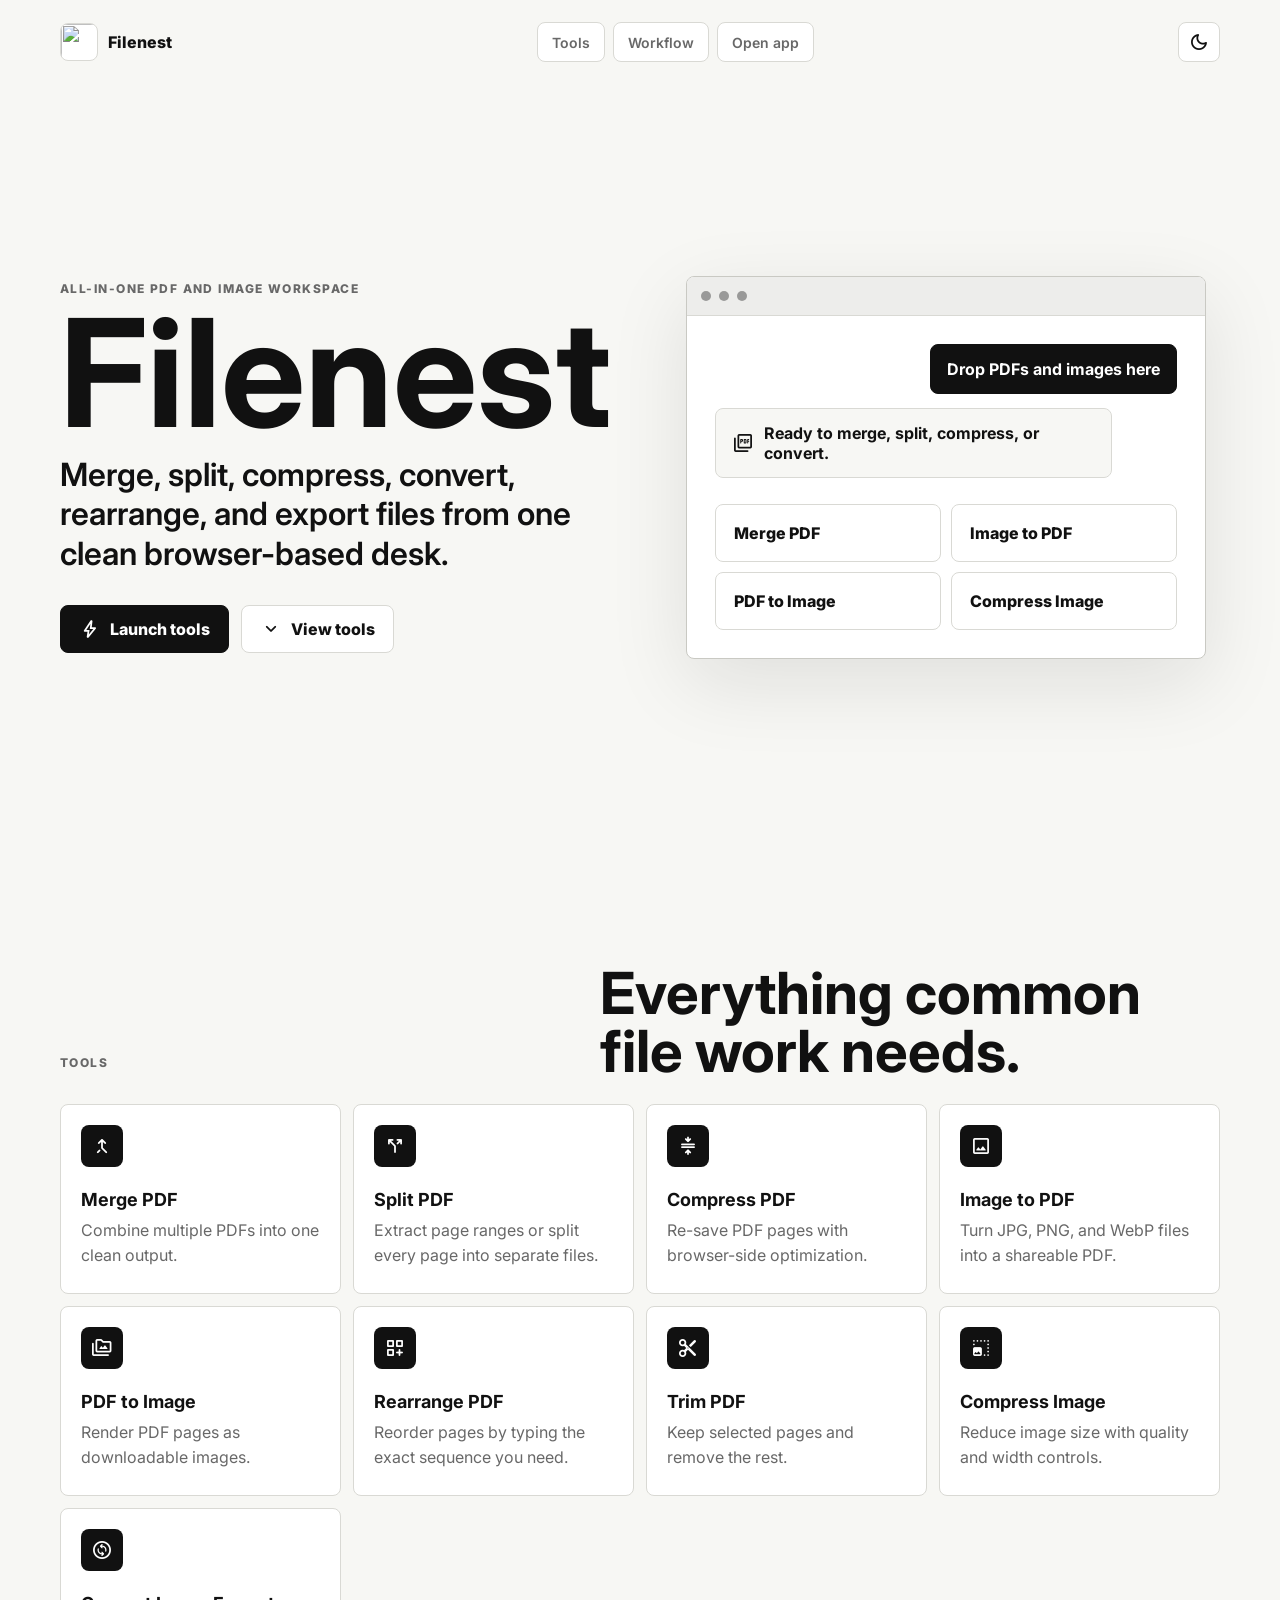
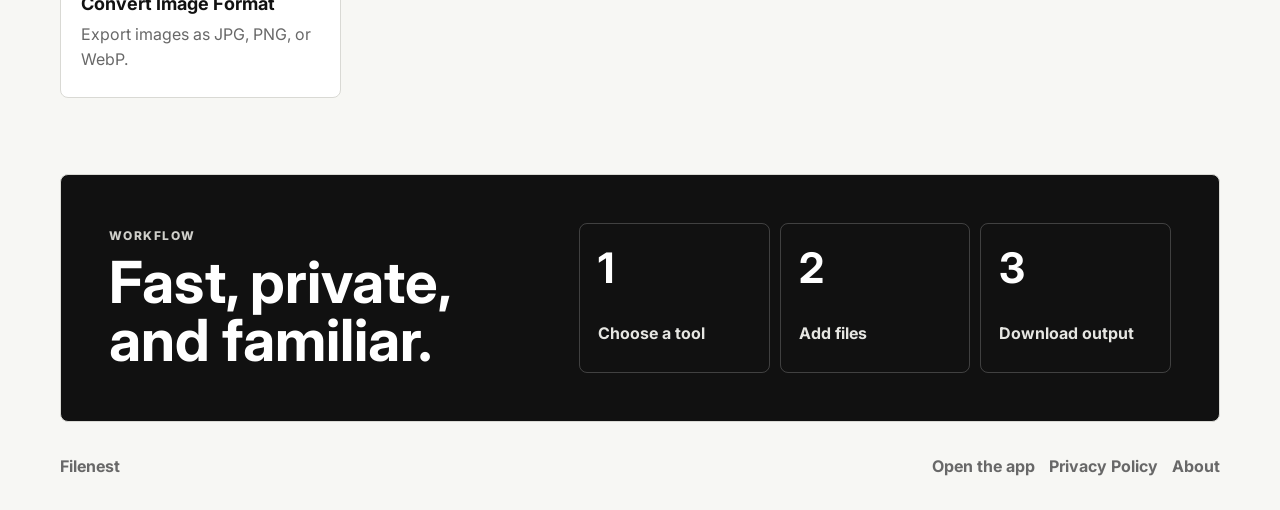
==== filenest/index.html @ 2390fb98 "filenest domain switch" ====
<!DOCTYPE html>
<html lang="en">
<head>
  <meta charset="UTF-8">
  <meta name="viewport" content="width=device-width, initial-scale=1.0">
  <title>Filenest - PDF and Image Tools</title>
  <meta name="description" content="Filenest is an all-in-one browser tool for merging, splitting, compressing, rearranging, and converting PDFs and images.">
  <meta name="keywords" content="Filenest, PDF tools, image tools, merge PDF, split PDF, compress PDF, image to PDF, PDF to image, compress image">
  <meta name="author" content="Filenest">
  <meta name="robots" content="index, follow">
  <link rel="canonical" href="https://filenest.uniquator.me/">
  <meta property="og:type" content="website">
  <meta property="og:site_name" content="Filenest">
  <meta property="og:title" content="Filenest - PDF and Image Tools">
  <meta property="og:description" content="Merge, split, compress, rearrange, and convert PDFs and images from one clean browser workspace.">
  <meta property="og:url" content="https://filenest.uniquator.me/">
  <meta property="og:image" content="https://filenest.uniquator.me/logo.png">
  <meta name="twitter:card" content="summary">
  <meta name="twitter:title" content="Filenest - PDF and Image Tools">
  <meta name="twitter:description" content="All-in-one PDF and image tools that run in your browser.">
  <meta name="twitter:image" content="https://filenest.uniquator.me/logo.png">
  <link rel="icon" href="https://filenest.uniquator.me/logo.png">
  <link rel="preconnect" href="https://fonts.googleapis.com">
  <link rel="preconnect" href="https://fonts.gstatic.com" crossorigin>
  <link href="https://fonts.googleapis.com/css2?family=Material+Symbols+Rounded:opsz,wght,FILL,GRAD@24,400,0,0&family=Inter:wght@400;500;600;700;800&display=swap" rel="stylesheet">
  <link rel="stylesheet" href="styles.css">
</head>
<body class="landing-page">
  <header class="topbar">
    <a class="brand" href="index.html" aria-label="Filenest home">
      <img class="brand-mark" src="https://filenest.uniquator.me/logo.png" alt="" aria-hidden="true">
      <span>Filenest</span>
    </a>
    <nav class="topnav" aria-label="Main navigation">
      <a href="#tools">Tools</a>
      <a href="#workflow">Workflow</a>
      <a href="home.html">Open app</a>
    </nav>
    <button class="icon-link theme-toggle" type="button" data-theme-toggle title="Toggle dark mode" aria-label="Toggle dark mode">
      <span class="material-symbols-rounded" aria-hidden="true">dark_mode</span>
    </button>
  </header>

  <main>
    <section class="hero">
      <div class="hero-copy">
        <p class="eyebrow">All-in-one PDF and image workspace</p>
        <h1>Filenest</h1>
        <p class="hero-text">Merge, split, compress, convert, rearrange, and export files from one clean browser-based desk.</p>
        <div class="hero-actions">
          <a class="btn btn-primary" href="home.html">
            <span class="material-symbols-rounded" aria-hidden="true">bolt</span>
            Launch tools
          </a>
          <a class="btn btn-secondary" href="#tools">
            <span class="material-symbols-rounded" aria-hidden="true">expand_more</span>
            View tools
          </a>
        </div>
      </div>
      <div class="hero-panel" aria-label="Filenest tool preview">
        <div class="mock-window">
          <div class="mock-titlebar">
            <span></span><span></span><span></span>
          </div>
          <div class="mock-chat">
            <div class="bubble user">Drop PDFs and images here</div>
            <div class="bubble app">
              <span class="material-symbols-rounded" aria-hidden="true">picture_as_pdf</span>
              Ready to merge, split, compress, or convert.
            </div>
            <div class="quick-grid">
              <span>Merge PDF</span>
              <span>Image to PDF</span>
              <span>PDF to Image</span>
              <span>Compress Image</span>
            </div>
          </div>
        </div>
      </div>
    </section>

    <section class="section" id="tools">
      <div class="section-heading">
        <p class="eyebrow">Tools</p>
        <h2>Everything common file work needs.</h2>
      </div>
      <div class="tool-grid landing-tools">
        <article class="tool-card">
          <span class="material-symbols-rounded" aria-hidden="true">merge_type</span>
          <h3>Merge PDF</h3>
          <p>Combine multiple PDFs into one clean output.</p>
        </article>
        <article class="tool-card">
          <span class="material-symbols-rounded" aria-hidden="true">call_split</span>
          <h3>Split PDF</h3>
          <p>Extract page ranges or split every page into separate files.</p>
        </article>
        <article class="tool-card">
          <span class="material-symbols-rounded" aria-hidden="true">compress</span>
          <h3>Compress PDF</h3>
          <p>Re-save PDF pages with browser-side optimization.</p>
        </article>
        <article class="tool-card">
          <span class="material-symbols-rounded" aria-hidden="true">image</span>
          <h3>Image to PDF</h3>
          <p>Turn JPG, PNG, and WebP files into a shareable PDF.</p>
        </article>
        <article class="tool-card">
          <span class="material-symbols-rounded" aria-hidden="true">perm_media</span>
          <h3>PDF to Image</h3>
          <p>Render PDF pages as downloadable images.</p>
        </article>
        <article class="tool-card">
          <span class="material-symbols-rounded" aria-hidden="true">dashboard_customize</span>
          <h3>Rearrange PDF</h3>
          <p>Reorder pages by typing the exact sequence you need.</p>
        </article>
        <article class="tool-card">
          <span class="material-symbols-rounded" aria-hidden="true">content_cut</span>
          <h3>Trim PDF</h3>
          <p>Keep selected pages and remove the rest.</p>
        </article>
        <article class="tool-card">
          <span class="material-symbols-rounded" aria-hidden="true">photo_size_select_small</span>
          <h3>Compress Image</h3>
          <p>Reduce image size with quality and width controls.</p>
        </article>
        <article class="tool-card">
          <span class="material-symbols-rounded" aria-hidden="true">change_circle</span>
          <h3>Convert Image Format</h3>
          <p>Export images as JPG, PNG, or WebP.</p>
        </article>
      </div>
    </section>

    <section class="workflow" id="workflow">
      <div>
        <p class="eyebrow">Workflow</p>
        <h2>Fast, private, and familiar.</h2>
      </div>
      <div class="workflow-steps">
        <div><strong>1</strong><span>Choose a tool</span></div>
        <div><strong>2</strong><span>Add files</span></div>
        <div><strong>3</strong><span>Download output</span></div>
      </div>
    </section>
  </main>

  <footer class="footer">
    <span>Filenest</span>
    <nav class="footer-links" aria-label="Footer links">
      <a href="home.html">Open the app</a>
      <a href="privacy.html">Privacy Policy</a>
      <a href="https://bhaveshrohilla.github.io">About</a>
    </nav>
  </footer>
  <script src="theme.js"></script>
</body>
</html>
---- filenest/styles.css ----
:root {
  --bg: #f7f7f4;
  --surface: #ffffff;
  --surface-2: #ededeb;
  --ink: #111111;
  --ink-invert: #ffffff;
  --muted: #686868;
  --line: #d9d9d4;
  --strong-line: #b9b9b2;
  --shadow: 0 24px 80px rgba(17, 17, 17, 0.10);
  --radius: 8px;
}

:root[data-theme="dark"] {
  --bg: #111111;
  --surface: #1a1a1a;
  --surface-2: #242424;
  --ink: #f4f4f1;
  --ink-invert: #111111;
  --muted: #b8b8b0;
  --line: #333333;
  --strong-line: #555555;
  --shadow: 0 24px 80px rgba(0, 0, 0, 0.38);
}

* {
  box-sizing: border-box;
}

[hidden] {
  display: none !important;
}

html {
  scroll-behavior: smooth;
}

body {
  margin: 0;
  min-height: 100vh;
  color: var(--ink);
  background: var(--bg);
  font-family: Inter, Arial, sans-serif;
}

body.modal-open {
  overflow: hidden;
}

a {
  color: inherit;
  text-decoration: none;
}

button,
input,
select {
  font: inherit;
}

.material-symbols-rounded {
  font-family: "Material Symbols Rounded";
  font-weight: normal;
  font-style: normal;
  font-size: 22px;
  line-height: 1;
  display: inline-flex;
  text-transform: none;
  letter-spacing: 0;
  white-space: nowrap;
  direction: ltr;
  -webkit-font-feature-settings: "liga";
  -webkit-font-smoothing: antialiased;
}

.topbar,
.app-shell {
  display: flex;
  align-items: center;
  justify-content: space-between;
  gap: 24px;
  width: min(1160px, calc(100% - 32px));
  margin: 0 auto;
  padding: 22px 0;
}

.brand {
  display: inline-flex;
  align-items: center;
  gap: 10px;
  font-weight: 800;
  letter-spacing: 0;
}

.brand-mark {
  width: 38px;
  height: 38px;
  display: block;
  object-fit: contain;
  background: var(--surface);
  border: 1px solid var(--line);
  border-radius: var(--radius);
}

.topnav {
  display: flex;
  align-items: center;
  gap: 8px;
}

.topnav a,
.icon-link {
  display: inline-flex;
  min-height: 40px;
  align-items: center;
  justify-content: center;
  border: 1px solid var(--line);
  border-radius: var(--radius);
  color: var(--ink);
  background: var(--surface);
}

.topnav a {
  padding: 0 14px;
  color: var(--muted);
  font-size: 14px;
  font-weight: 600;
}

.icon-link {
  width: 42px;
}

.app-actions {
  display: flex;
  align-items: center;
  gap: 8px;
}

.menu-toggle {
  display: none;
}

.android-download-link {
  display: none;
}

.mobile-tool-menu {
  position: fixed;
  inset: 0;
  z-index: 40;
  display: grid;
  place-items: stretch;
  padding: 12px;
  background: rgba(17, 17, 17, 0.42);
}

.mobile-tool-menu[hidden] {
  display: none;
}

.mobile-tool-sheet {
  display: grid;
  grid-template-rows: auto minmax(0, 1fr);
  gap: 14px;
  width: min(420px, 100%);
  max-height: calc(100vh - 24px);
  margin-left: auto;
  padding: 16px;
  overflow: hidden;
  border: 1px solid var(--line);
  border-radius: var(--radius);
  background: var(--surface);
  box-shadow: var(--shadow);
}

.mobile-tool-head {
  display: flex;
  align-items: center;
  justify-content: space-between;
  gap: 16px;
}

.mobile-tool-head h2 {
  margin: 0;
  font-size: 30px;
}

.mobile-tool-list {
  display: grid;
  gap: 8px;
  overflow: auto;
}

.mobile-tool-button {
  display: flex;
  width: 100%;
  min-height: 50px;
  align-items: center;
  gap: 10px;
  padding: 0 12px;
  border: 1px solid var(--line);
  border-radius: var(--radius);
  color: var(--ink);
  background: var(--surface);
  cursor: pointer;
  font-weight: 800;
  text-align: left;
}

.mobile-tool-button.active {
  color: var(--ink-invert);
  background: var(--ink);
}

.android-app-modal {
  position: fixed;
  inset: 0;
  z-index: 60;
  display: grid;
  place-items: center;
  padding: 18px;
  background: rgba(17, 17, 17, 0.52);
}

.download-modal {
  position: fixed;
  inset: 0;
  z-index: 70;
  display: grid;
  place-items: end center;
  padding: 14px;
  background: rgba(17, 17, 17, 0.52);
}

.download-modal[hidden] {
  display: none;
}

.download-dialog {
  position: relative;
  display: grid;
  gap: 12px;
  width: min(440px, 100%);
  padding: 22px;
  border: 1px solid var(--line);
  border-radius: var(--radius);
  background: var(--surface);
  box-shadow: var(--shadow);
}

.download-dialog h2 {
  margin: 0;
  font-size: 30px;
  line-height: 1;
}

.download-dialog p:not(.eyebrow) {
  margin: 0;
  color: var(--muted);
}

.modal-download-actions {
  display: grid;
  gap: 10px;
  margin-top: 8px;
}

.modal-download-actions .download-link {
  width: 100%;
  min-height: 48px;
  color: var(--ink-invert);
  background: var(--ink);
  border-color: var(--ink);
}

.android-app-modal[hidden] {
  display: none;
}

.android-app-dialog {
  position: relative;
  display: grid;
  gap: 14px;
  width: min(420px, 100%);
  padding: 24px;
  border: 1px solid var(--line);
  border-radius: var(--radius);
  background: var(--surface);
  box-shadow: var(--shadow);
  text-align: left;
}

.android-app-dialog img {
  width: 56px;
  height: 56px;
  object-fit: contain;
  border: 1px solid var(--line);
  border-radius: var(--radius);
}

.android-app-dialog h2 {
  margin: 0;
  font-size: 32px;
  line-height: 1;
  letter-spacing: 0;
}

.android-app-dialog p:not(.eyebrow) {
  margin: 0;
  color: var(--muted);
  line-height: 1.5;
}

.modal-close {
  position: absolute;
  top: 12px;
  right: 12px;
  width: 38px;
  height: 38px;
  align-items: center;
  justify-content: center;
  border: 1px solid var(--line);
  border-radius: var(--radius);
  color: var(--ink);
  background: var(--surface);
  cursor: pointer;
}

.modal-actions {
  display: grid;
  grid-template-columns: 1fr;
  gap: 10px;
  margin-top: 4px;
}

.hero {
  display: grid;
  grid-template-columns: minmax(0, 1.02fr) minmax(320px, 0.98fr);
  gap: 42px;
  align-items: center;
  width: min(1160px, calc(100% - 32px));
  min-height: calc(100vh - 96px);
  margin: 0 auto;
  padding: 46px 0 84px;
}

.hero-copy h1 {
  margin: 12px 0 18px;
  font-size: clamp(64px, 12vw, 150px);
  line-height: 0.86;
  letter-spacing: 0;
}

.hero-text {
  width: min(620px, 100%);
  margin: 0;
  color: var(--ink);
  font-size: clamp(20px, 3vw, 32px);
  line-height: 1.22;
  font-weight: 600;
}

.eyebrow {
  margin: 0 0 10px;
  color: var(--muted);
  font-size: 12px;
  font-weight: 800;
  letter-spacing: 0.12em;
  text-transform: uppercase;
}

.hero-actions {
  display: flex;
  flex-wrap: wrap;
  gap: 12px;
  margin-top: 32px;
}

.btn {
  display: inline-flex;
  min-height: 48px;
  align-items: center;
  justify-content: center;
  gap: 9px;
  padding: 0 18px;
  border: 1px solid var(--ink);
  border-radius: var(--radius);
  cursor: pointer;
  font-weight: 800;
}

.btn-primary {
  color: var(--ink-invert);
  background: var(--ink);
}

.btn:disabled {
  cursor: progress;
  opacity: 0.58;
}

.btn-secondary {
  color: var(--ink);
  background: var(--surface);
  border-color: var(--line);
}

.hero-panel {
  min-height: 520px;
  display: grid;
  place-items: center;
}

.mock-window {
  width: min(520px, 100%);
  overflow: hidden;
  border: 1px solid #c9c9c3;
  border-radius: var(--radius);
  background: var(--surface);
  box-shadow: var(--shadow);
}

.mock-titlebar {
  display: flex;
  gap: 8px;
  padding: 14px;
  border-bottom: 1px solid var(--line);
  background: var(--surface-2);
}

.mock-titlebar span {
  width: 10px;
  height: 10px;
  border-radius: 50%;
  background: var(--ink);
  opacity: 0.38;
}

.mock-chat {
  display: grid;
  gap: 14px;
  padding: 28px;
}

.bubble {
  width: fit-content;
  max-width: 86%;
  padding: 14px 16px;
  border: 1px solid var(--line);
  border-radius: var(--radius);
  font-weight: 700;
}

.bubble.user {
  justify-self: end;
  color: var(--ink-invert);
  background: var(--ink);
  border-color: var(--ink);
}

.bubble.app {
  display: flex;
  align-items: center;
  gap: 10px;
  background: var(--bg);
}

.quick-grid {
  display: grid;
  grid-template-columns: repeat(2, minmax(0, 1fr));
  gap: 10px;
  margin-top: 12px;
}

.quick-grid span {
  padding: 18px;
  border: 1px solid var(--line);
  border-radius: var(--radius);
  background: var(--surface);
  font-weight: 800;
}

.section,
.workflow,
.footer {
  width: min(1160px, calc(100% - 32px));
  margin: 0 auto;
}

.section {
  padding: 76px 0;
}

.section-heading {
  display: flex;
  align-items: end;
  justify-content: space-between;
  gap: 24px;
  margin-bottom: 24px;
}

.section-heading h2,
.workflow h2 {
  max-width: 620px;
  margin: 0;
  font-size: clamp(32px, 5vw, 58px);
  line-height: 1;
  letter-spacing: 0;
}

.tool-grid {
  display: grid;
  grid-template-columns: repeat(4, minmax(0, 1fr));
  gap: 12px;
}

.tool-card {
  min-height: 190px;
  padding: 20px;
  border: 1px solid var(--line);
  border-radius: var(--radius);
  background: var(--surface);
}

.tool-card .material-symbols-rounded {
  width: 42px;
  height: 42px;
  align-items: center;
  justify-content: center;
  color: var(--ink-invert);
  background: var(--ink);
  border-radius: var(--radius);
}

.tool-card h3 {
  margin: 22px 0 8px;
  font-size: 18px;
}

.tool-card p,
.tool-header p,
.result-panel p {
  margin: 0;
  color: var(--muted);
  line-height: 1.55;
}

.workflow {
  display: grid;
  grid-template-columns: 0.86fr 1.14fr;
  gap: 24px;
  align-items: center;
  padding: 48px;
  border: 1px solid var(--line);
  border-radius: var(--radius);
  background: var(--ink);
  color: var(--ink-invert);
}

.workflow .eyebrow,
.workflow p {
  color: #cfcfca;
}

.workflow-steps {
  display: grid;
  grid-template-columns: repeat(3, minmax(0, 1fr));
  gap: 10px;
}

.workflow-steps div {
  display: grid;
  gap: 18px;
  min-height: 150px;
  padding: 18px;
  border: 1px solid rgba(255, 255, 255, 0.2);
  border-radius: var(--radius);
}

.workflow-steps strong {
  font-size: 42px;
}

.workflow-steps span {
  color: #e6e6e2;
  font-weight: 700;
}

.footer {
  display: flex;
  align-items: center;
  justify-content: space-between;
  gap: 18px;
  padding: 34px 0;
  color: var(--muted);
  font-weight: 700;
}

.footer-links {
  display: flex;
  flex-wrap: wrap;
  align-items: center;
  justify-content: flex-end;
  gap: 14px;
}

.footer-links a:hover {
  color: var(--ink);
}

.app-footer {
  padding-top: 0;
}

.legal-page {
  width: min(920px, calc(100% - 32px));
  margin: 0 auto;
  padding: 52px 0 34px;
}

.legal-hero {
  padding-bottom: 28px;
  border-bottom: 1px solid var(--line);
}

.legal-hero h1 {
  margin: 0 0 14px;
  font-size: clamp(42px, 8vw, 82px);
  line-height: 0.95;
  letter-spacing: 0;
}

.legal-hero p,
.legal-content p {
  color: var(--muted);
  line-height: 1.7;
}

.legal-content {
  display: grid;
  gap: 8px;
  padding-top: 28px;
}

.legal-content h2 {
  margin: 24px 0 0;
  font-size: 22px;
}

.legal-content p {
  margin: 0;
}

.legal-content a {
  color: var(--ink);
  font-weight: 800;
  text-decoration: underline;
  text-underline-offset: 3px;
}

.workspace {
  display: grid;
  grid-template-columns: 300px minmax(0, 1fr);
  gap: 18px;
  width: min(1280px, calc(100% - 32px));
  margin: 0 auto;
  padding: 18px 0 42px;
}

.sidebar,
.tool-surface {
  border: 1px solid var(--line);
  border-radius: var(--radius);
  background: color-mix(in srgb, var(--surface) 88%, transparent);
}

.sidebar {
  position: sticky;
  top: 16px;
  height: calc(100vh - 110px);
  min-height: 620px;
  padding: 18px;
  overflow: auto;
}

.sidebar h1 {
  margin: 0 0 22px;
  font-size: 36px;
  letter-spacing: 0;
}

.tab-list {
  display: grid;
  gap: 8px;
}

.tab-button {
  display: flex;
  width: 100%;
  min-height: 46px;
  align-items: center;
  gap: 10px;
  padding: 0 12px;
  border: 1px solid transparent;
  border-radius: var(--radius);
  color: var(--ink);
  background: transparent;
  cursor: pointer;
  font-weight: 750;
  text-align: left;
}

.tab-button.active,
.tab-button:hover {
  border-color: var(--line);
  background: var(--ink);
  color: var(--ink-invert);
}

.tool-surface {
  min-height: 620px;
  padding: 24px;
}

.tool-header {
  display: flex;
  justify-content: space-between;
  gap: 24px;
  padding-bottom: 22px;
  border-bottom: 1px solid var(--line);
}

.tool-header h2 {
  margin: 0 0 8px;
  font-size: clamp(34px, 5vw, 60px);
  line-height: 1;
  letter-spacing: 0;
}

.tool-icon {
  width: 58px;
  height: 58px;
  flex: 0 0 auto;
  align-items: center;
  justify-content: center;
  color: var(--ink-invert);
  background: var(--ink);
  border-radius: var(--radius);
}

body.no-tool-selected .tool-surface {
  display: grid;
  align-content: start;
}

body.no-tool-selected .tool-header {
  border-bottom: 0;
}

body.no-tool-selected .tool-header h2 {
  max-width: 420px;
}

body.no-tool-selected .tool-icon {
  color: var(--ink);
  background: transparent;
  border: 0;
}

.tool-form {
  display: grid;
  gap: 18px;
  padding-top: 22px;
}

.drop-zone {
  display: grid;
  min-height: 220px;
  place-items: center;
  align-content: center;
  gap: 10px;
  padding: 24px;
  border: 1px dashed var(--strong-line);
  border-radius: var(--radius);
  background: var(--surface);
  cursor: pointer;
  text-align: center;
}

.drop-zone.drag-over {
  border-color: var(--ink);
  background: var(--surface-2);
}

.drop-zone input {
  position: absolute;
  opacity: 0;
  pointer-events: none;
}

.drop-zone .material-symbols-rounded {
  width: 54px;
  height: 54px;
  align-items: center;
  justify-content: center;
  border: 1px solid var(--line);
  border-radius: var(--radius);
  background: var(--surface);
}

.drop-zone strong {
  font-size: 20px;
}

.drop-zone small,
.status-bar,
.field small {
  color: var(--muted);
}

.file-list {
  display: grid;
  gap: 8px;
}

.file-item {
  display: grid;
  grid-template-columns: 34px minmax(0, 1fr) auto;
  gap: 10px;
  align-items: center;
  padding: 10px;
  border: 1px solid var(--line);
  border-radius: var(--radius);
  background: var(--surface);
}

.file-item strong,
.file-item small {
  display: block;
  overflow: hidden;
  text-overflow: ellipsis;
  white-space: nowrap;
}

.file-item small {
  color: var(--muted);
}

.remove-file {
  width: 34px;
  height: 34px;
  border: 1px solid var(--line);
  border-radius: var(--radius);
  background: var(--surface);
  cursor: pointer;
}

.settings {
  display: grid;
  grid-template-columns: repeat(2, minmax(0, 1fr));
  gap: 12px;
}

.field {
  display: grid;
  gap: 8px;
  padding: 14px;
  border: 1px solid var(--line);
  border-radius: var(--radius);
  background: var(--surface);
}

.field label {
  font-weight: 800;
}

.field input,
.field select {
  width: 100%;
  min-height: 42px;
  border: 1px solid var(--line);
  border-radius: var(--radius);
  padding: 0 10px;
  background: var(--surface);
}

.field input[type="range"] {
  padding: 0;
}

.page-organizer {
  display: grid;
  gap: 14px;
  padding: 16px;
  border: 1px solid var(--line);
  border-radius: var(--radius);
  background: var(--surface);
}

.page-organizer[hidden] {
  display: none;
}

.organizer-head {
  display: flex;
  align-items: center;
  justify-content: space-between;
  gap: 16px;
}

.organizer-head h3 {
  margin: 0 0 6px;
  font-size: 20px;
}

.organizer-head p {
  margin: 0;
  color: var(--muted);
}

.organizer-actions {
  display: flex;
  gap: 8px;
}

.mini-button {
  display: inline-flex;
  width: 40px;
  height: 40px;
  align-items: center;
  justify-content: center;
  border: 1px solid var(--line);
  border-radius: var(--radius);
  background: var(--surface);
  cursor: pointer;
}

.thumbnail-grid {
  display: grid;
  grid-template-columns: repeat(auto-fill, minmax(132px, 1fr));
  gap: 12px;
}

.page-thumb {
  position: relative;
  display: grid;
  gap: 10px;
  min-height: 190px;
  padding: 10px;
  border: 1px solid var(--line);
  border-radius: var(--radius);
  background: var(--surface-2);
  cursor: grab;
  text-align: left;
}

.page-thumb:active {
  cursor: grabbing;
}

.page-thumb.dragging {
  opacity: 0.45;
}

.page-thumb.selected {
  border-color: var(--ink);
  background: var(--surface);
}

.page-thumb img {
  width: 100%;
  height: 136px;
  object-fit: contain;
  border: 1px solid var(--line);
  border-radius: var(--radius);
  background: #fff;
}

.page-thumb span {
  color: var(--ink);
  font-size: 13px;
  font-weight: 800;
}

.page-thumb strong {
  position: absolute;
  top: 8px;
  right: 8px;
  width: 30px;
  height: 30px;
  align-items: center;
  justify-content: center;
  color: var(--ink-invert);
  background: var(--ink);
  border-radius: var(--radius);
}

.status-bar {
  display: flex;
  align-items: center;
  justify-content: space-between;
  gap: 18px;
  padding-top: 6px;
}

.result-panel {
  display: flex;
  align-items: center;
  justify-content: space-between;
  gap: 20px;
  margin-top: 22px;
  padding: 18px;
  border: 1px solid var(--line);
  border-radius: var(--radius);
  background: var(--ink);
  color: var(--ink-invert);
}

.result-panel p,
.result-panel .eyebrow {
  color: #d8d8d4;
}

.result-panel h3 {
  margin: 0 0 8px;
}

.result-actions {
  display: flex;
  flex-wrap: wrap;
  justify-content: flex-end;
  gap: 8px;
}

.download-link {
  display: inline-flex;
  min-height: 42px;
  align-items: center;
  justify-content: center;
  gap: 8px;
  padding: 0 12px;
  border: 1px solid rgba(255, 255, 255, 0.22);
  border-radius: var(--radius);
  color: var(--ink);
  background: var(--surface);
  font-weight: 800;
}

@media (max-width: 980px) {
  .hero,
  .workflow {
    grid-template-columns: 1fr;
  }

  .workspace {
    grid-template-columns: 1fr;
  }

  .hero {
    min-height: auto;
  }

  .hero-panel {
    min-height: 420px;
  }

  .tool-grid {
    grid-template-columns: repeat(2, minmax(0, 1fr));
  }

  .sidebar {
    position: static;
    height: auto;
    min-height: 0;
  }
}

@media (max-width: 680px) {
  body.menu-open {
    overflow: hidden;
  }

  .topnav {
    display: none;
  }

  .app-shell {
    position: sticky;
    top: 0;
    z-index: 20;
    width: 100%;
    padding: 12px 16px;
    border-bottom: 1px solid var(--line);
    background: color-mix(in srgb, var(--bg) 96%, transparent);
    backdrop-filter: blur(14px);
  }

  .brand-mark {
    width: 34px;
    height: 34px;
  }

  .menu-toggle {
    display: inline-flex;
  }

  body.android-device .android-download-link {
    display: inline-flex;
  }

  .workspace {
    width: 100%;
    padding: 0;
  }

  .sidebar {
    display: none;
  }

  .tool-surface {
    min-height: calc(100vh - 63px);
    border-width: 0;
    border-radius: 0;
  }

  body.no-tool-selected .tool-surface {
    min-height: calc(100vh - 63px);
    padding-top: 42px;
    align-content: start;
  }

  body.no-tool-selected .tool-header {
    position: relative;
    min-height: 210px;
    align-items: flex-start;
  }

  body.no-tool-selected .tool-icon {
    position: absolute;
    top: -28px;
    right: 42px;
    width: 34px;
    height: 34px;
    font-size: 34px;
    transform: rotate(32deg);
  }

  .tool-grid,
  .settings,
  .workflow-steps,
  .thumbnail-grid {
    grid-template-columns: 1fr;
  }

  .hero {
    padding-top: 28px;
  }

  .quick-grid {
    grid-template-columns: 1fr;
  }

  .workflow {
    padding: 24px;
  }

  .tool-surface {
    padding: 16px;
  }

  .tool-header,
  .status-bar,
  .result-panel,
  .organizer-head {
    align-items: stretch;
    flex-direction: column;
  }

  .result-actions {
    justify-content: stretch;
  }

  .footer {
    align-items: flex-start;
    flex-direction: column;
  }

  .footer-links {
    justify-content: flex-start;
  }

  .download-link,
  .status-bar .btn {
    width: 100%;
  }
}
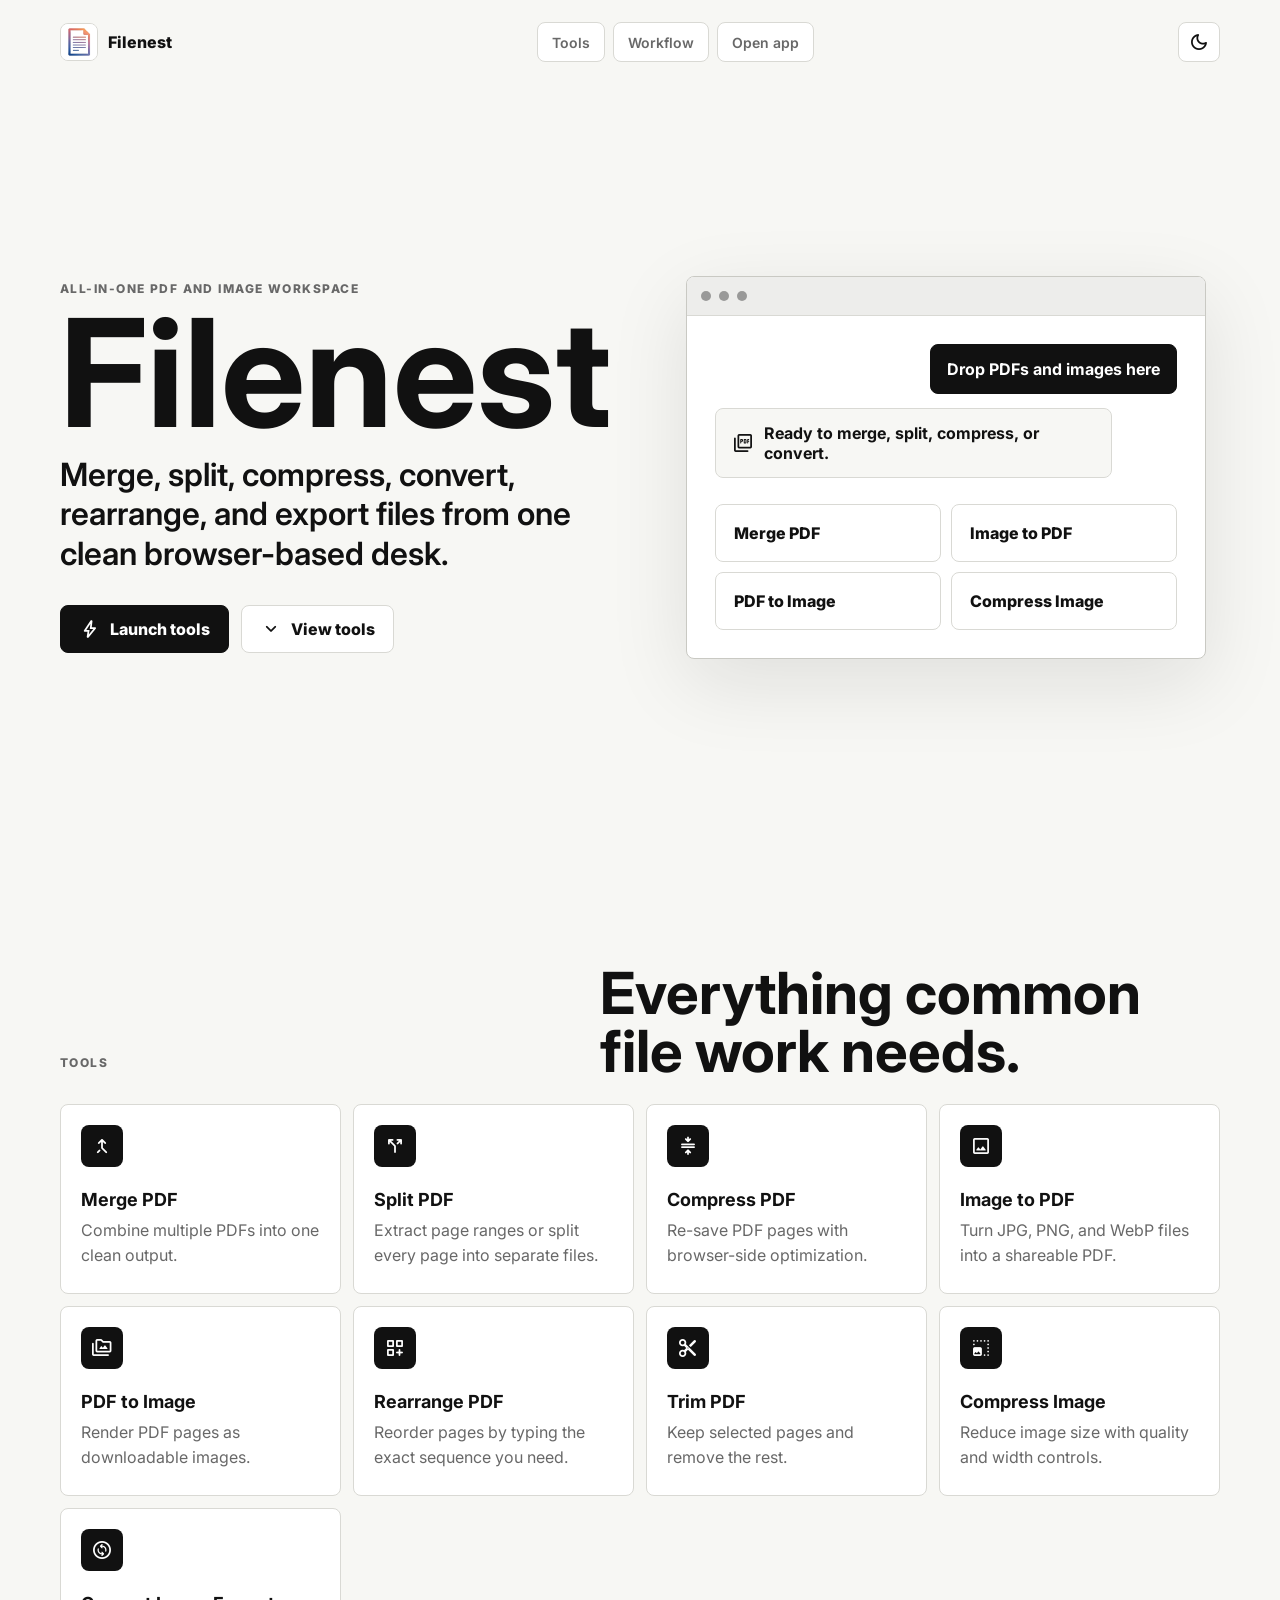
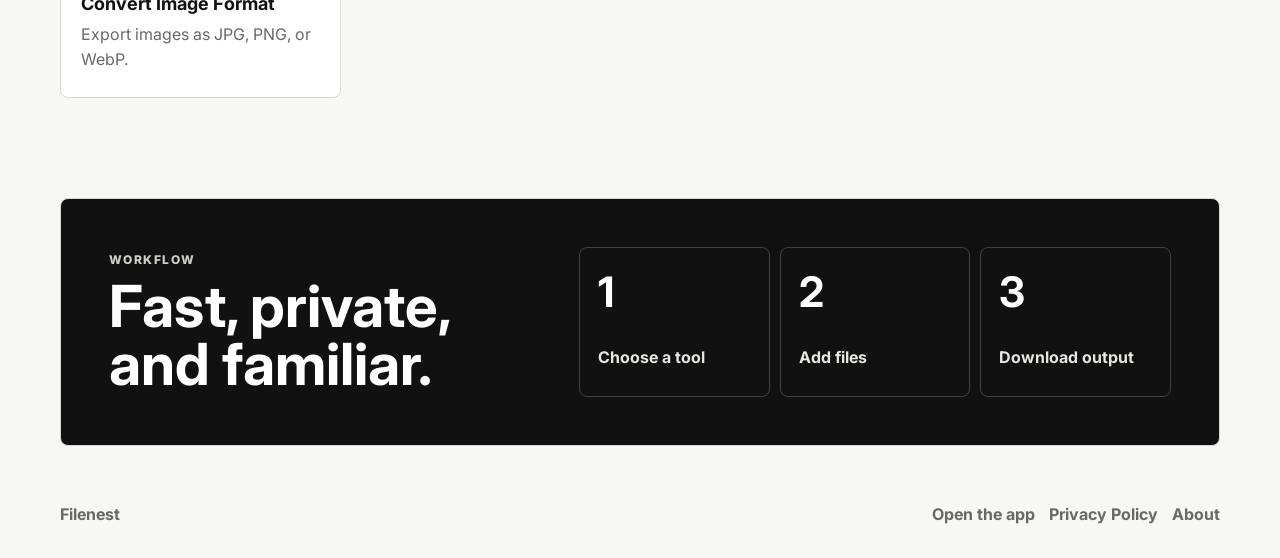
==== commit 54c3d442: "Update brand logo URL in index.html" ====
--- a/filenest/index.html
+++ b/filenest/index.html
@@ -28,7 +28,7 @@
 <body class="landing-page">
   <header class="topbar">
     <a class="brand" href="index.html" aria-label="Filenest home">
-      <img class="brand-mark" src="https://filenest.uniquator.me/logo.png" alt="" aria-hidden="true">
+      <img class="brand-mark" src="https://uniquator.github.io/filenest/logo.png" alt="" aria-hidden="true">
       <span>Filenest</span>
     </a>
     <nav class="topnav" aria-label="Main navigation">
--- a/filenest/styles.css
+++ b/filenest/styles.css
@@ -551,6 +551,7 @@
   grid-template-columns: 0.86fr 1.14fr;
   gap: 24px;
   align-items: center;
+  margin: 24px auto;
   padding: 48px;
   border: 1px solid var(--line);
   border-radius: var(--radius);
